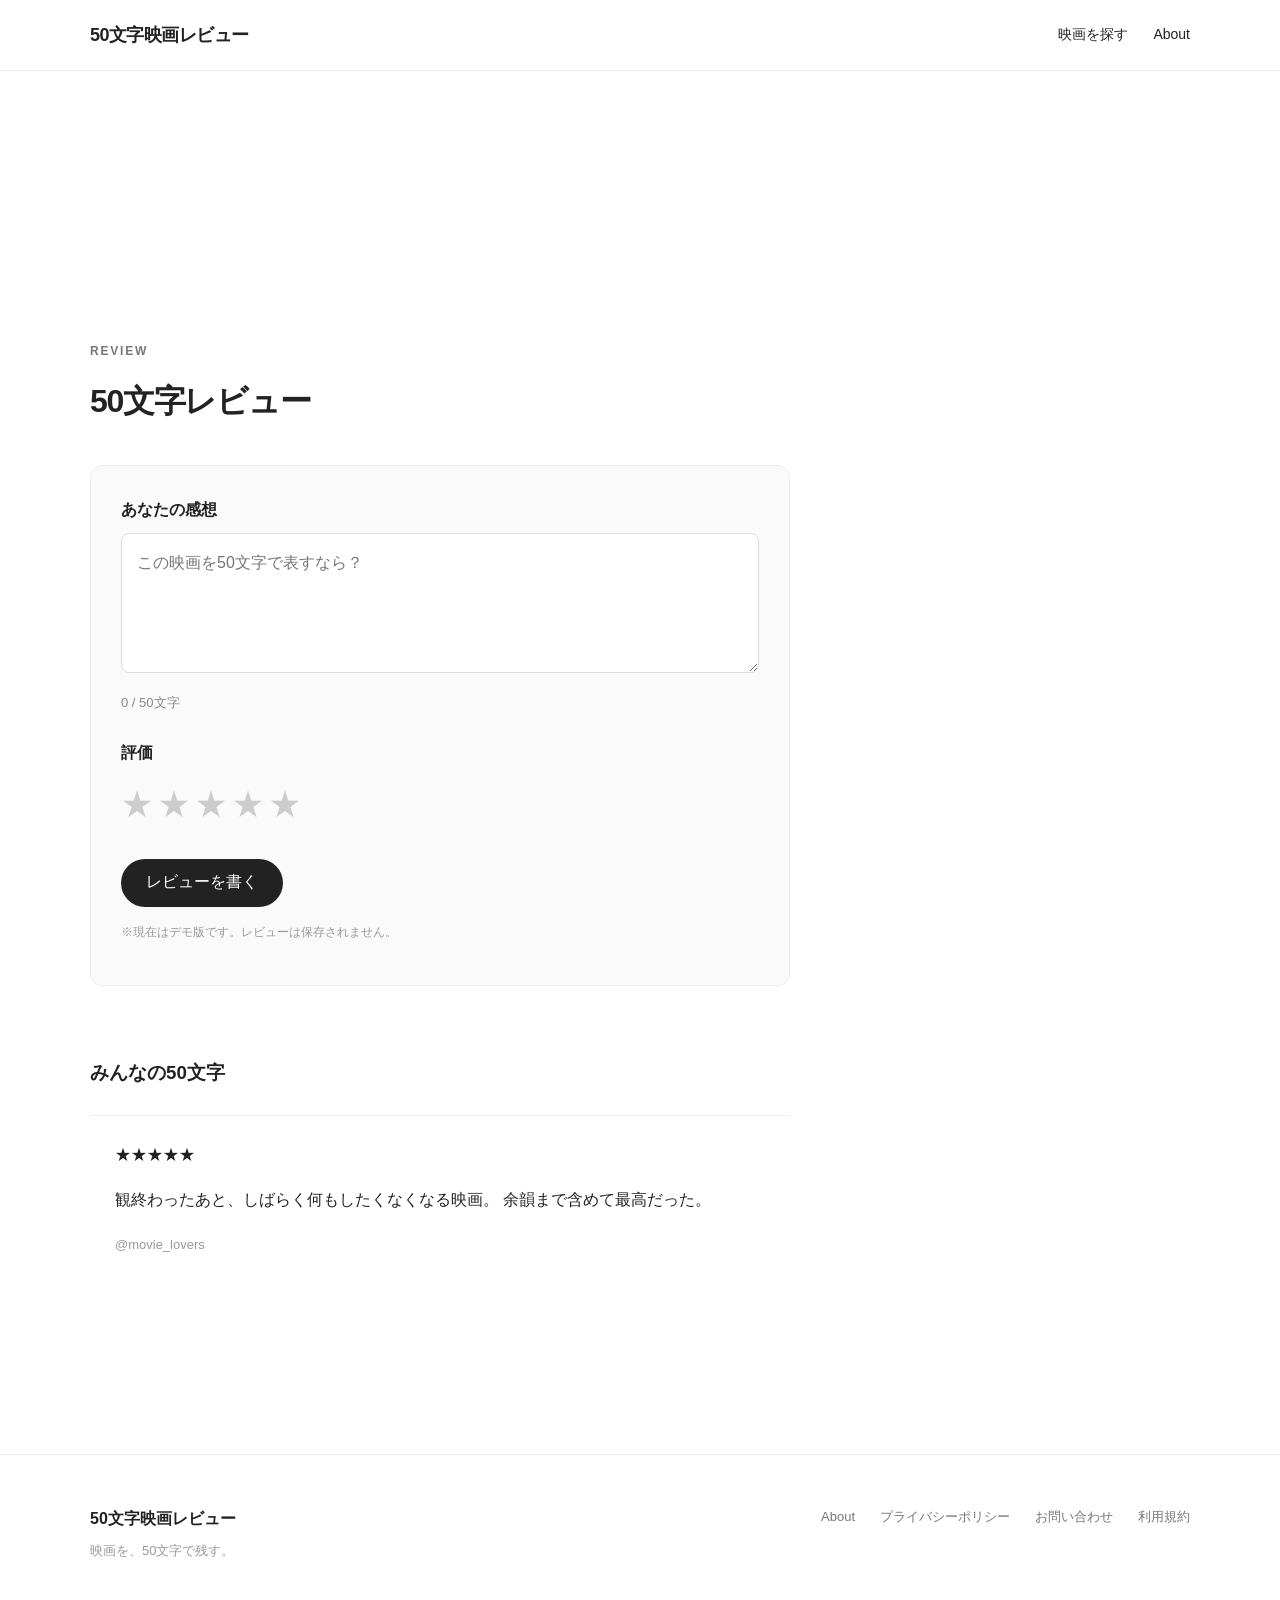
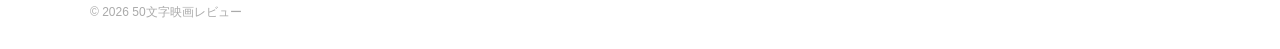
==== movie.html @ a0cd88b5 "Add files via upload" ====
<!DOCTYPE html>
<html lang="ja">
<head>
  <meta charset="UTF-8">
  <meta name="viewport" content="width=device-width, initial-scale=1.0">

  <title>映画詳細 | 50文字映画レビュー</title>

  <link rel="stylesheet" href="css/style.css">
</head>

<body>

<header class="site-header">
  <div class="container header-inner">
    <a href="index.html" class="logo">50文字映画レビュー</a>

    <nav class="nav">
      <a href="movies.html">映画を探す</a>
      <a href="about.html">About</a>
    </nav>
  </div>
</header>


<main>

  <section class="movie-detail-section">

    <div class="container">

      <div id="movieDetail"></div>

    </div>

  </section>


  <section class="review-section">

    <div class="container">

      <div class="section-heading">
        <p class="section-label">REVIEW</p>
        <h2>50文字レビュー</h2>
      </div>


      <div class="review-form">

        <label for="reviewText">
          あなたの感想
        </label>

        <textarea
          id="reviewText"
          maxlength="50"
          placeholder="この映画を50文字で表すなら？"
        ></textarea>

        <div class="review-form-footer">
          <span id="charCount">0 / 50文字</span>
          <span id="charMessage"></span>
        </div>


        <label>評価</label>

        <div class="star-rating" id="starRating">

          <button data-rating="1">★</button>
          <button data-rating="2">★</button>
          <button data-rating="3">★</button>
          <button data-rating="4">★</button>
          <button data-rating="5">★</button>

        </div>


        <button id="submitReview" class="btn btn-primary">
          レビューを書く
        </button>

        <p class="form-note">
          ※現在はデモ版です。レビューは保存されません。
        </p>

      </div>


      <div class="existing-reviews">

        <h3>みんなの50文字</h3>

        <div class="review-card">

          <div class="review-stars">
            ★★★★★
          </div>

          <p>
            観終わったあと、しばらく何もしたくなくなる映画。
            余韻まで含めて最高だった。
          </p>

          <span class="review-user">
            @movie_lovers
          </span>

        </div>

      </div>

    </div>

  </section>

</main>


<footer class="site-footer">
  <div class="container footer-inner">

    <div>
      <p class="footer-logo">50文字映画レビュー</p>
      <p class="footer-copy">映画を、50文字で残す。</p>
    </div>

    <nav class="footer-nav">
      <a href="about.html">About</a>
      <a href="privacy.html">プライバシーポリシー</a>
      <a href="contact.html">お問い合わせ</a>
      <a href="terms.html">利用規約</a>
    </nav>

  </div>

  <div class="container copyright">
    © 2026 50文字映画レビュー
  </div>
</footer>


<script src="js/main.js"></script>

</body>
</html>
---- css/style.css ----
/* =========================
   Base
========================= */

* {
  box-sizing: border-box;
}

html {
  scroll-behavior: smooth;
}

body {
  margin: 0;
  font-family:
    -apple-system,
    BlinkMacSystemFont,
    "Helvetica Neue",
    "Hiragino Kaku Gothic ProN",
    "Yu Gothic",
    YuGothic,
    sans-serif;

  color: #222;
  background: #fff;
  line-height: 1.8;
}

a {
  color: inherit;
  text-decoration: none;
}

button,
input,
textarea,
select {
  font: inherit;
}

img {
  max-width: 100%;
  display: block;
}

.container {
  width: min(1100px, calc(100% - 40px));
  margin: 0 auto;
}


/* =========================
   Header
========================= */

.site-header {
  border-bottom: 1px solid #eee;
  background: #fff;
}

.header-inner {
  min-height: 70px;
  display: flex;
  align-items: center;
  justify-content: space-between;
  gap: 30px;
}

.logo {
  font-size: 18px;
  font-weight: 800;
  letter-spacing: -0.03em;
}

.nav {
  display: flex;
  gap: 25px;
  font-size: 14px;
}

.nav a:hover {
  opacity: 0.6;
}


/* =========================
   Hero
========================= */

.hero {
  background: #f5f5f2;
  padding: 110px 0;
}

.hero-inner {
  max-width: 1100px;
}

.hero-label,
.section-label {
  margin: 0 0 10px;
  font-size: 12px;
  font-weight: 800;
  letter-spacing: 0.15em;
  color: #777;
}

.hero h1 {
  margin: 0;
  font-size: clamp(42px, 7vw, 80px);
  line-height: 1.15;
  letter-spacing: -0.05em;
}

.hero h1 span {
  position: relative;
}

.hero-description {
  margin: 30px 0;
  color: #666;
  font-size: 17px;
}


/* =========================
   Buttons
========================= */

.btn {
  display: inline-flex;
  align-items: center;
  justify-content: center;

  min-height: 48px;
  padding: 0 25px;

  border: 0;
  border-radius: 999px;

  cursor: pointer;
  transition: 0.2s;
}

.btn-primary {
  color: #fff;
  background: #222;
}

.btn-primary:hover {
  opacity: 0.75;
}


/* =========================
   Sections
========================= */

.search-section,
.movies-section,
.concept-section,
.content-section,
.review-section,
.movie-detail-section {
  padding: 90px 0;
}

.section-heading {
  margin-bottom: 35px;
}

.section-heading h2 {
  margin: 0;
  font-size: 32px;
  letter-spacing: -0.04em;
}

.section-heading-row {
  display: flex;
  align-items: end;
  justify-content: space-between;
  gap: 20px;
}

.text-link {
  font-weight: 700;
  font-size: 14px;
}

.text-link:hover {
  opacity: 0.5;
}


/* =========================
   Search
========================= */

.search-box {
  display: flex;
  max-width: 700px;
}

.search-box input {
  flex: 1;
  min-width: 0;
  height: 54px;
  padding: 0 20px;

  border: 1px solid #ddd;
  border-right: 0;
  border-radius: 8px 0 0 8px;
  outline: none;
}

.search-box input:focus {
  border-color: #222;
}

.search-box button {
  width: 100px;
  border: 0;
  border-radius: 0 8px 8px 0;

  background: #222;
  color: #fff;
  cursor: pointer;
}


/* =========================
   Movie Grid
========================= */

.movie-grid {
  display: grid;
  grid-template-columns: repeat(4, 1fr);
  gap: 25px;
}

.movie-card {
  cursor: pointer;
}

.movie-card:hover .movie-poster {
  transform: translateY(-4px);
}

.movie-poster {
  aspect-ratio: 2 / 3;
  overflow: hidden;
  border-radius: 8px;
  background: #eee;
  transition: 0.2s;
}

.movie-poster img {
  width: 100%;
  height: 100%;
  object-fit: cover;
}

.movie-card h3 {
  margin: 12px 0 4px;
  font-size: 16px;
  line-height: 1.4;
}

.movie-meta {
  color: #888;
  font-size: 13px;
}

.movie-rating {
  margin-top: 5px;
  font-size: 14px;
}


/* =========================
   Concept
========================= */

.concept-section {
  background: #f5f5f2;
}

.concept {
  max-width: 700px;
  margin-left: max(20px, calc((100% - 1100px) / 2));
}

.concept h2 {
  margin: 0 0 25px;
  font-size: clamp(30px, 5vw, 50px);
  line-height: 1.3;
  letter-spacing: -0.04em;
}

.concept p {
  color: #666;
}


/* =========================
   Page Header
========================= */

.page-header {
  padding: 80px 0;
  background: #f5f5f2;
}

.page-header h1 {
  margin: 0;
  font-size: clamp(38px, 6vw, 60px);
  letter-spacing: -0.05em;
}

.page-header p:last-child {
  color: #666;
}


/* =========================
   Filter
========================= */

.filter-area {
  display: flex;
  gap: 12px;
  margin-bottom: 40px;
}

.filter-area input,
.filter-area select {
  height: 50px;
  padding: 0 15px;
  border: 1px solid #ddd;
  border-radius: 6px;
  outline: none;
}

.filter-area input {
  flex: 1;
}

.filter-area select {
  width: 200px;
}


/* =========================
   Movie Detail
========================= */

.movie-detail {
  display: grid;
  grid-template-columns: 280px 1fr;
  gap: 50px;
  align-items: start;
}

.movie-detail-poster {
  aspect-ratio: 2 / 3;
  overflow: hidden;
  border-radius: 10px;
  background: #eee;
}

.movie-detail-poster img {
  width: 100%;
  height: 100%;
  object-fit: cover;
}

.movie-detail-info h1 {
  margin: 0 0 10px;
  font-size: clamp(32px, 5vw, 52px);
  line-height: 1.2;
}

.movie-detail-meta {
  color: #777;
  margin-bottom: 25px;
}

.movie-detail-rating {
  font-size: 22px;
  margin-bottom: 25px;
}

.movie-synopsis {
  color: #555;
}


/* =========================
   Review
========================= */

.review-form {
  max-width: 700px;
  padding: 30px;
  border: 1px solid #eee;
  border-radius: 12px;
  background: #fafafa;
}

.review-form label {
  display: block;
  margin-bottom: 8px;
  font-weight: 700;
}

.review-form textarea {
  width: 100%;
  min-height: 140px;
  padding: 15px;

  resize: vertical;

  border: 1px solid #ddd;
  border-radius: 8px;

  outline: none;
}

.review-form textarea:focus {
  border-color: #222;
}

.review-form-footer {
  display: flex;
  justify-content: space-between;

  margin: 8px 0 25px;

  color: #888;
  font-size: 13px;
}

.star-rating {
  display: flex;
  gap: 5px;
  margin-bottom: 25px;
}

.star-rating button {
  padding: 0;
  border: 0;
  background: transparent;

  color: #ccc;
  font-size: 32px;

  cursor: pointer;
}

.star-rating button.active {
  color: #222;
}

.form-note {
  margin-top: 15px;
  color: #999;
  font-size: 12px;
}


/* =========================
   Existing Reviews
========================= */

.existing-reviews {
  max-width: 700px;
  margin-top: 70px;
}

.existing-reviews h3 {
  margin-bottom: 25px;
}

.review-card {
  padding: 25px;
  border-top: 1px solid #eee;
}

.review-stars {
  margin-bottom: 8px;
}

.review-user {
  color: #999;
  font-size: 13px;
}


/* =========================
   Content
========================= */

.content {
  max-width: 750px;
}

.content h2 {
  margin-top: 45px;
  font-size: 24px;
}

.content h2:first-child {
  margin-top: 0;
}

.content p {
  color: #555;
}


/* =========================
   Contact
========================= */

.contact-form {
  display: flex;
  flex-direction: column;
  gap: 10px;
  margin-top: 40px;
}

.contact-form label {
  font-weight: 700;
  margin-top: 15px;
}

.contact-form input,
.contact-form textarea {
  padding: 14px;

  border: 1px solid #ddd;
  border-radius: 6px;

  outline: none;
}

.contact-form button {
  margin-top: 20px;
  align-self: flex-start;
}


/* =========================
   Footer
========================= */

.site-footer {
  margin-top: 80px;
  padding: 50px 0 25px;

  border-top: 1px solid #eee;
}

.footer-inner {
  display: flex;
  justify-content: space-between;
  gap: 40px;
}

.footer-logo {
  margin: 0;
  font-weight: 800;
}

.footer-copy {
  margin: 5px 0 0;
  color: #999;
  font-size: 13px;
}

.footer-nav {
  display: flex;
  flex-wrap: wrap;
  gap: 15px 25px;

  font-size: 13px;
  color: #777;
}

.footer-nav a:hover {
  color: #222;
}

.copyright {
  margin-top: 40px;
  color: #aaa;
  font-size: 12px;
}


/* =========================
   Responsive
========================= */

@media (max-width: 800px) {

  .container {
    width: min(100% - 30px, 1100px);
  }

  .header-inner {
    min-height: 60px;
  }

  .nav {
    gap: 15px;
    font-size: 12px;
  }

  .hero {
    padding: 80px 0;
  }

  .search-section,
  .movies-section,
  .concept-section,
  .content-section,
  .review-section,
  .movie-detail-section {
    padding: 65px 0;
  }

  .movie-grid {
    grid-template-columns: repeat(2, 1fr);
    gap: 20px;
  }

  .movie-detail {
    grid-template-columns: 160px 1fr;
    gap: 25px;
  }

  .movie-detail-info h1 {
    font-size: 28px;
  }

  .filter-area {
    flex-direction: column;
  }

  .filter-area select {
    width: 100%;
  }

  .footer-inner {
    flex-direction: column;
  }
}


@media (max-width: 500px) {

  .header-inner {
    flex-direction: column;
    align-items: flex-start;
    justify-content: center;
    padding: 15px 0;
  }

  .hero h1 {
    font-size: 42px;
  }

  .movie-detail {
    grid-template-columns: 1fr;
  }

  .movie-detail-poster {
    max-width: 220px;
  }

  .section-heading-row {
    align-items: start;
    flex-direction: column;
  }

  .search-box {
    display: flex;
  }

  .search-box button {
    width: 80px;
  }
}
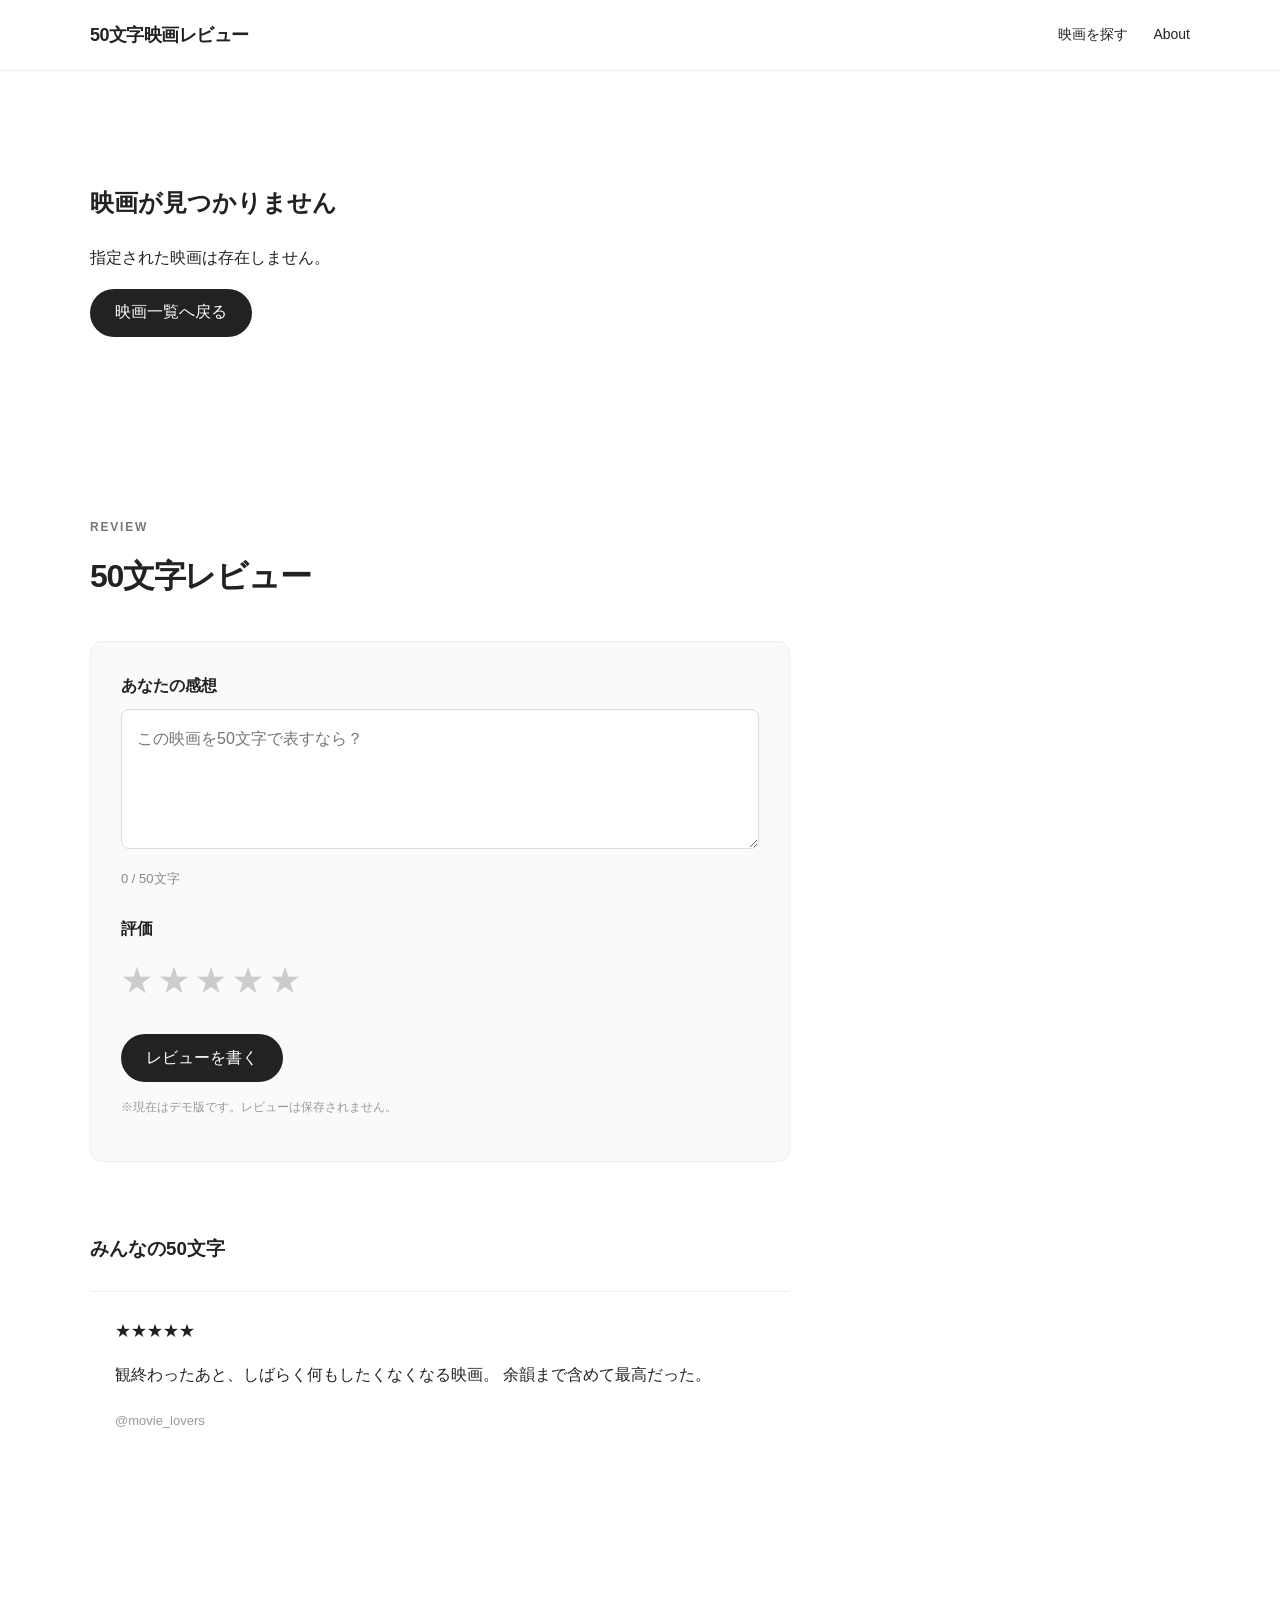
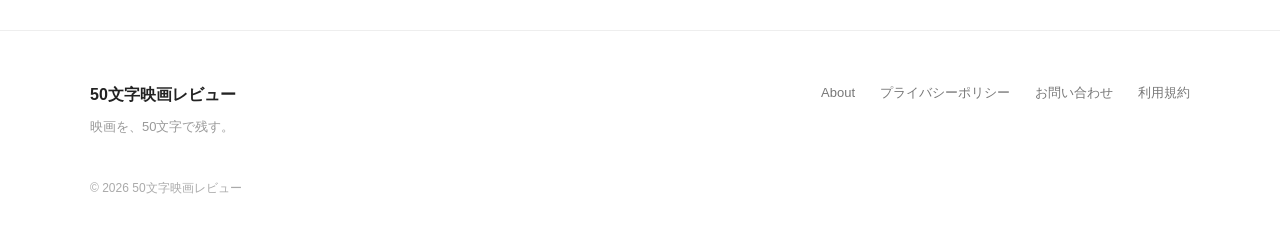
==== commit 84a20473: "Add files via upload" ====
--- a/movie.html
+++ b/movie.html
@@ -141,7 +141,7 @@
 </footer>
 
 
-<script src="js/main.js"></script>
+<script type="module" src="js/main.js"></script>
 
 </body>
 </html>
--- a/css/style.css
+++ b/css/style.css
@@ -657,7 +657,6 @@
   }
 }
 
-
 @media (max-width: 500px) {
 
   .header-inner {
@@ -691,4 +690,93 @@
   .search-box button {
     width: 80px;
   }
-}+}
+/* ==============================
+   映画カードの画像
+   ============================== */
+
+.movie-card img {
+  width: 100%;
+  height: 320px;
+  object-fit: cover;
+  display: block;
+}
+
+
+/* ==============================
+   映画詳細ページの画像
+   ============================== */
+
+.movie-detail-image img {
+  width: 100%;
+  max-width: 400px;
+  height: 560px;
+  object-fit: cover;
+  display: block;
+}
+
+
+/* ==============================
+   映画詳細ページ
+   ============================== */
+
+.movie-detail {
+  display: grid;
+  grid-template-columns: 350px 1fr;
+  gap: 50px;
+  align-items: start;
+}
+
+.movie-detail-content h1 {
+  margin: 10px 0 20px;
+}
+
+.movie-detail-label {
+  font-size: 14px;
+  font-weight: bold;
+  letter-spacing: 0.08em;
+}
+
+.movie-meta {
+  display: flex;
+  gap: 20px;
+  margin-bottom: 30px;
+}
+
+.movie-review {
+  margin-top: 30px;
+}
+
+.review-label {
+  font-size: 14px;
+  font-weight: bold;
+  margin-bottom: 10px;
+}
+
+.review-text {
+  font-size: 18px;
+  line-height: 1.8;
+}
+
+
+/* ==============================
+   スマホ
+   ============================== */
+
+@media (max-width: 768px) {
+
+  .movie-detail {
+    grid-template-columns: 1fr;
+    gap: 30px;
+  }
+
+  .movie-detail-image img {
+    max-width: 280px;
+    height: 400px;
+    margin: 0 auto;
+  }
+
+  .movie-card img {
+    height: 240px;
+  }
+}
